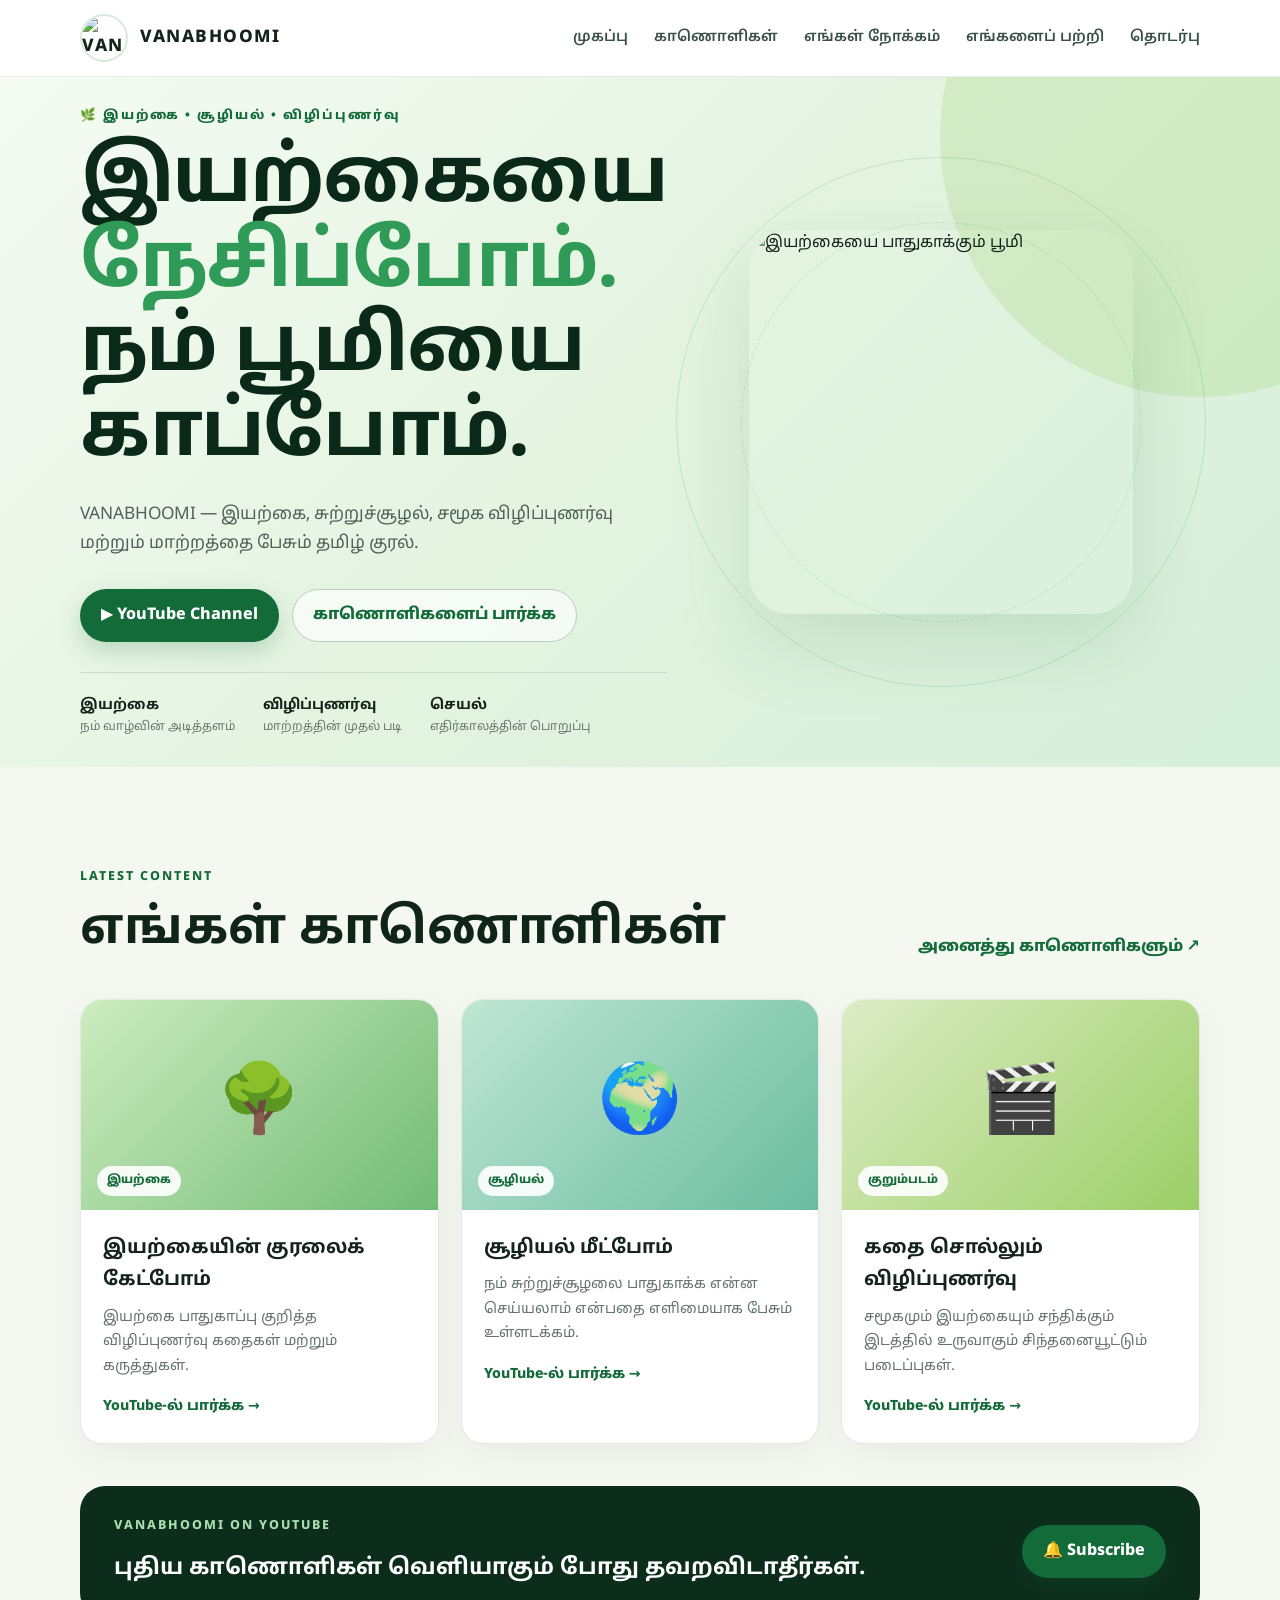
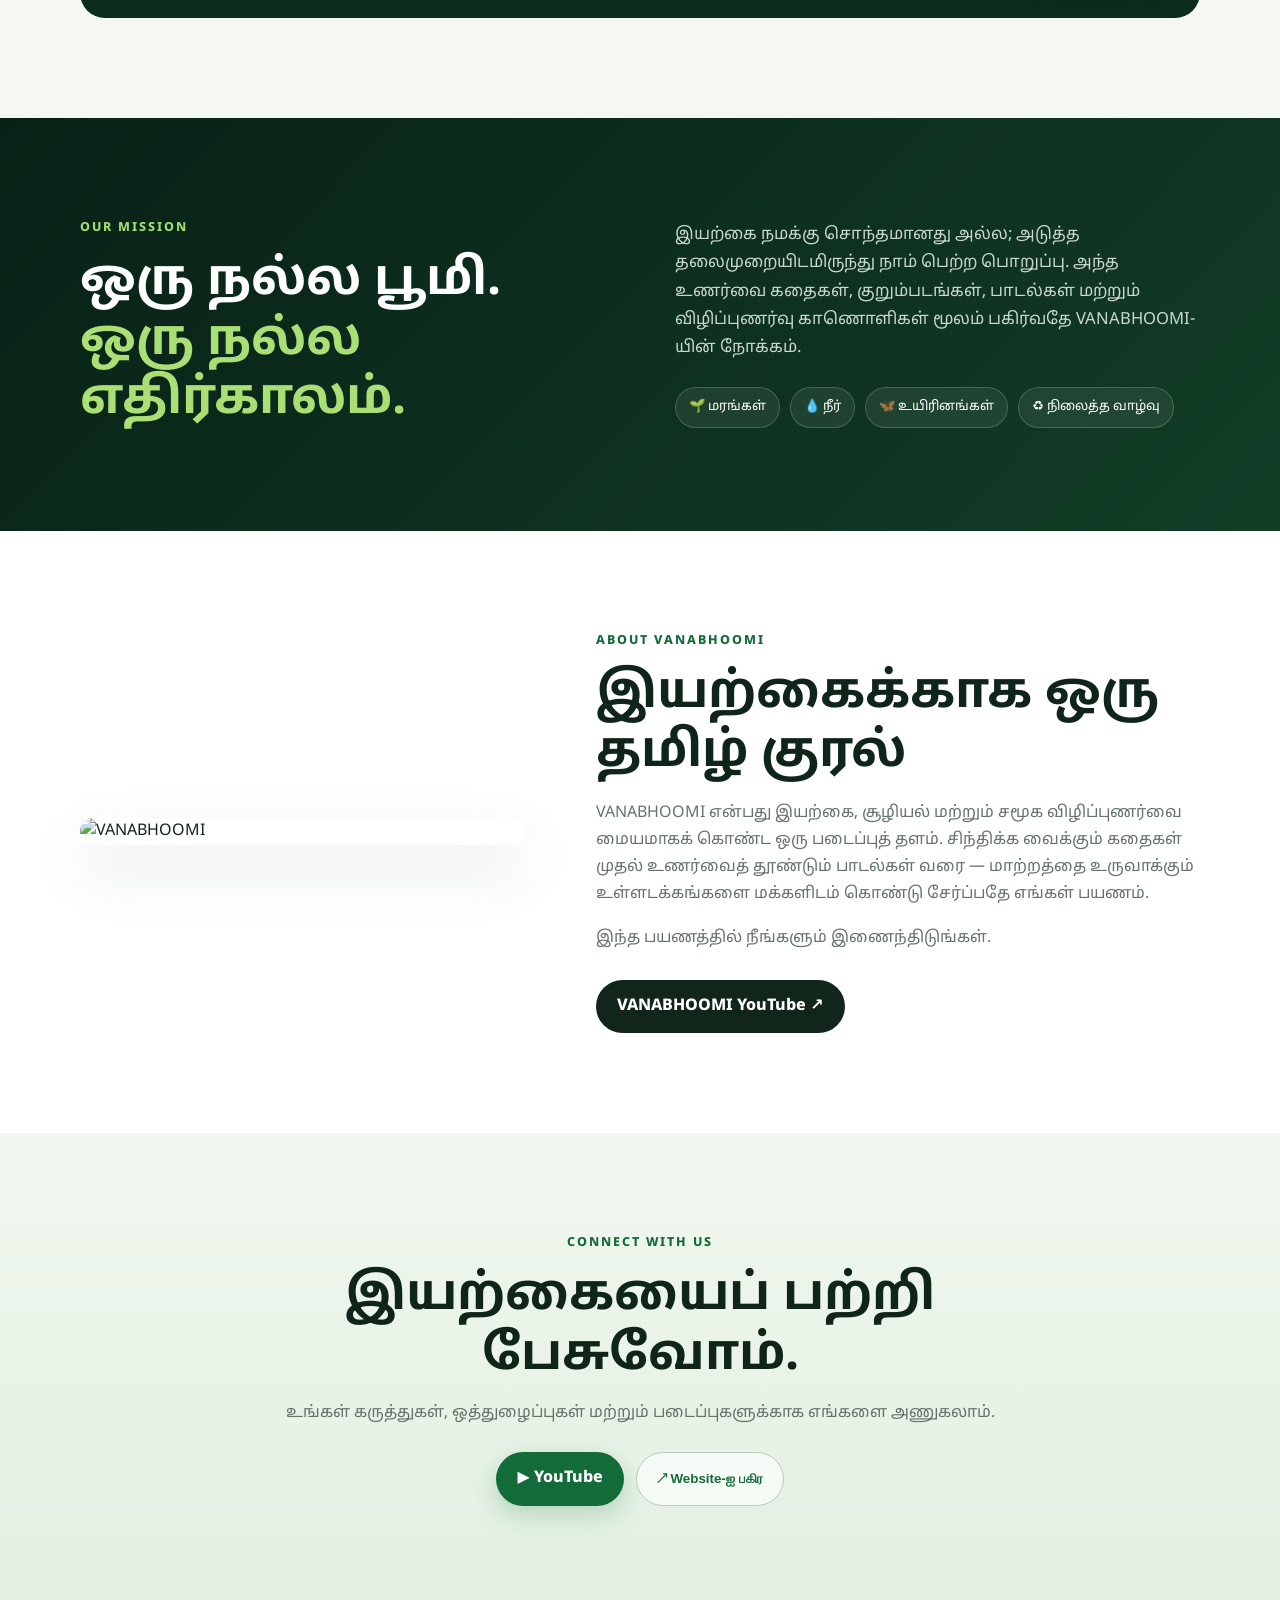
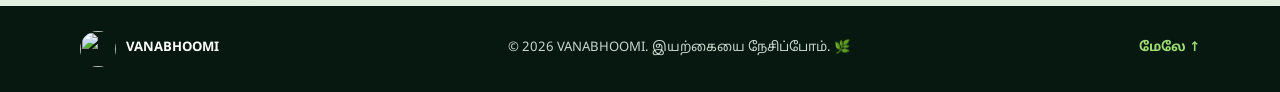
==== index.html @ f6e82304 "Add files via upload" ====
<!DOCTYPE html>
<html lang="ta">
<head>
  <meta charset="UTF-8">
  <meta name="viewport" content="width=device-width, initial-scale=1.0">
  <meta name="description" content="VANABHOOMI – இயற்கை, சூழியல் மற்றும் சமூக விழிப்புணர்வுக்கான தமிழ் ஊடகம்.">
  <title>VANABHOOMI | இயற்கையை நேசிப்போம்</title>
  <link rel="preconnect" href="https://fonts.googleapis.com">
  <link rel="preconnect" href="https://fonts.gstatic.com" crossorigin>
  <link href="https://fonts.googleapis.com/css2?family=Noto+Sans+Tamil:wght@400;500;600;700;800&display=swap" rel="stylesheet">
  <link rel="stylesheet" href="style.css">
</head>
<body>
  <header class="site-header">
    <div class="container nav-wrap">
      <a class="brand" href="#home" aria-label="VANABHOOMI Home">
        <img src="assets/vanabhoomi-logo.jpg" alt="VANABHOOMI logo">
        <span>VANABHOOMI</span>
      </a>
      <button class="menu-btn" aria-label="மெனுவை திறக்க" aria-expanded="false">☰</button>
      <nav id="mainNav">
        <a href="#home">முகப்பு</a>
        <a href="#videos">காணொளிகள்</a>
        <a href="#mission">எங்கள் நோக்கம்</a>
        <a href="#about">எங்களைப் பற்றி</a>
        <a href="#contact">தொடர்பு</a>
      </nav>
    </div>
  </header>

  <main>
    <section id="home" class="hero">
      <div class="hero-glow"></div>
      <div class="container hero-grid">
        <div class="hero-copy">
          <div class="eyebrow">🌿 இயற்கை • சூழியல் • விழிப்புணர்வு</div>
          <h1>இயற்கையை <span>நேசிப்போம்.</span><br>நம் பூமியை காப்போம்.</h1>
          <p>VANABHOOMI — இயற்கை, சுற்றுச்சூழல், சமூக விழிப்புணர்வு மற்றும் மாற்றத்தை பேசும் தமிழ் குரல்.</p>
          <div class="hero-actions">
            <a class="btn primary" href="https://www.youtube.com/@VANABHOOMI" target="_blank" rel="noopener">▶ YouTube Channel</a>
            <a class="btn ghost" href="#videos">காணொளிகளைப் பார்க்க</a>
          </div>
          <div class="stats">
            <div><strong>இயற்கை</strong><span>நம் வாழ்வின் அடித்தளம்</span></div>
            <div><strong>விழிப்புணர்வு</strong><span>மாற்றத்தின் முதல் படி</span></div>
            <div><strong>செயல்</strong><span>எதிர்காலத்தின் பொறுப்பு</span></div>
          </div>
        </div>
        <div class="hero-art">
          <div class="orbit orbit-1"></div>
          <div class="orbit orbit-2"></div>
          <img src="assets/vanabhoomi-logo.jpg" alt="இயற்கையை பாதுகாக்கும் பூமி" class="hero-logo">
        </div>
      </div>
    </section>

    <section id="videos" class="section">
      <div class="container">
        <div class="section-head">
          <div>
            <span class="kicker">LATEST CONTENT</span>
            <h2>எங்கள் காணொளிகள்</h2>
          </div>
          <a class="text-link" href="https://www.youtube.com/@VANABHOOMI/videos" target="_blank" rel="noopener">அனைத்து காணொளிகளும் ↗</a>
        </div>

        <div class="video-grid">
          <article class="video-card">
            <div class="video-thumb nature"><span>🌳</span><small>இயற்கை</small></div>
            <div class="video-body"><h3>இயற்கையின் குரலைக் கேட்போம்</h3><p>இயற்கை பாதுகாப்பு குறித்த விழிப்புணர்வு கதைகள் மற்றும் கருத்துகள்.</p><a href="https://www.youtube.com/@VANABHOOMI/videos" target="_blank" rel="noopener">YouTube-ல் பார்க்க →</a></div>
          </article>
          <article class="video-card">
            <div class="video-thumb ecology"><span>🌍</span><small>சூழியல்</small></div>
            <div class="video-body"><h3>சூழியல் மீட்போம்</h3><p>நம் சுற்றுச்சூழலை பாதுகாக்க என்ன செய்யலாம் என்பதை எளிமையாக பேசும் உள்ளடக்கம்.</p><a href="https://www.youtube.com/@VANABHOOMI/videos" target="_blank" rel="noopener">YouTube-ல் பார்க்க →</a></div>
          </article>
          <article class="video-card">
            <div class="video-thumb story"><span>🎬</span><small>குறும்படம்</small></div>
            <div class="video-body"><h3>கதை சொல்லும் விழிப்புணர்வு</h3><p>சமூகமும் இயற்கையும் சந்திக்கும் இடத்தில் உருவாகும் சிந்தனையூட்டும் படைப்புகள்.</p><a href="https://www.youtube.com/@VANABHOOMI/videos" target="_blank" rel="noopener">YouTube-ல் பார்க்க →</a></div>
          </article>
        </div>

        <div class="youtube-cta">
          <div>
            <span class="kicker">VANABHOOMI ON YOUTUBE</span>
            <h3>புதிய காணொளிகள் வெளியாகும் போது தவறவிடாதீர்கள்.</h3>
          </div>
          <a class="btn primary" href="https://www.youtube.com/@VANABHOOMI?sub_confirmation=1" target="_blank" rel="noopener">🔔 Subscribe</a>
        </div>
      </div>
    </section>

    <section id="mission" class="section dark-section">
      <div class="container mission-grid">
        <div>
          <span class="kicker light">OUR MISSION</span>
          <h2>ஒரு நல்ல பூமி.<br><span>ஒரு நல்ல எதிர்காலம்.</span></h2>
        </div>
        <div class="mission-copy">
          <p>இயற்கை நமக்கு சொந்தமானது அல்ல; அடுத்த தலைமுறையிடமிருந்து நாம் பெற்ற பொறுப்பு. அந்த உணர்வை கதைகள், குறும்படங்கள், பாடல்கள் மற்றும் விழிப்புணர்வு காணொளிகள் மூலம் பகிர்வதே VANABHOOMI-யின் நோக்கம்.</p>
          <div class="pill-row">
            <span>🌱 மரங்கள்</span><span>💧 நீர்</span><span>🦋 உயிரினங்கள்</span><span>♻️ நிலைத்த வாழ்வு</span>
          </div>
        </div>
      </div>
    </section>

    <section id="about" class="section about-section">
      <div class="container about-grid">
        <div class="about-image"><img src="assets/vanabhoomi-logo.jpg" alt="VANABHOOMI"></div>
        <div>
          <span class="kicker">ABOUT VANABHOOMI</span>
          <h2>இயற்கைக்காக ஒரு தமிழ் குரல்</h2>
          <p>VANABHOOMI என்பது இயற்கை, சூழியல் மற்றும் சமூக விழிப்புணர்வை மையமாகக் கொண்ட ஒரு படைப்புத் தளம். சிந்திக்க வைக்கும் கதைகள் முதல் உணர்வைத் தூண்டும் பாடல்கள் வரை — மாற்றத்தை உருவாக்கும் உள்ளடக்கங்களை மக்களிடம் கொண்டு சேர்ப்பதே எங்கள் பயணம்.</p>
          <p>இந்த பயணத்தில் நீங்களும் இணைந்திடுங்கள்.</p>
          <a class="btn dark" href="https://www.youtube.com/@VANABHOOMI" target="_blank" rel="noopener">VANABHOOMI YouTube ↗</a>
        </div>
      </div>
    </section>

    <section id="contact" class="section contact-section">
      <div class="container contact-box">
        <span class="kicker">CONNECT WITH US</span>
        <h2>இயற்கையைப் பற்றி பேசுவோம்.</h2>
        <p>உங்கள் கருத்துகள், ஒத்துழைப்புகள் மற்றும் படைப்புகளுக்காக எங்களை அணுகலாம்.</p>
        <div class="contact-actions">
          <a class="btn primary" href="https://www.youtube.com/@VANABHOOMI" target="_blank" rel="noopener">▶ YouTube</a>
          <button class="btn ghost" id="shareBtn">↗ Website-ஐ பகிர</button>
        </div>
      </div>
    </section>
  </main>

  <footer>
    <div class="container footer-wrap">
      <div class="footer-brand"><img src="assets/vanabhoomi-logo.jpg" alt=""><strong>VANABHOOMI</strong></div>
      <p>© <span id="year"></span> VANABHOOMI. இயற்கையை நேசிப்போம். 🌿</p>
      <a href="#home">மேலே ↑</a>
    </div>
  </footer>

  <script src="script.js"></script>
</body>
</html>
---- style.css ----
*{box-sizing:border-box;margin:0;padding:0}
:root{--green:#146b3a;--green2:#2f9b57;--lime:#8bc34a;--dark:#082116;--cream:#f5f8f1;--white:#fff;--muted:#66736b}
html{scroll-behavior:smooth}
body{font-family:"Noto Sans Tamil",system-ui,sans-serif;color:#14241b;background:var(--cream);line-height:1.7}
a{text-decoration:none;color:inherit}
.container{width:min(1120px,92%);margin:auto}
.site-header{position:sticky;top:0;z-index:20;background:rgba(255,255,255,.9);backdrop-filter:blur(14px);border-bottom:1px solid #e7eee7}
.nav-wrap{min-height:76px;display:flex;align-items:center;justify-content:space-between;gap:24px}
.brand{display:flex;align-items:center;gap:12px;font-weight:800;letter-spacing:1.5px;font-size:1.08rem}
.brand img{width:48px;height:48px;border-radius:50%;object-fit:cover;border:2px solid #d8ead8}
nav{display:flex;gap:26px;font-size:.92rem;font-weight:600}
nav a{color:#385047;transition:.2s}nav a:hover{color:var(--green)}
.menu-btn{display:none;border:0;background:none;font-size:28px}
.hero{position:relative;overflow:hidden;background:linear-gradient(135deg,#f5fbf3 0%,#e4f4e1 48%,#d5efda 100%);min-height:690px;display:flex;align-items:center}
.hero:after{content:"";position:absolute;width:520px;height:520px;border-radius:50%;right:-180px;top:-200px;background:rgba(139,195,74,.18)}
.hero-grid{display:grid;grid-template-columns:1.05fr .95fr;align-items:center;gap:40px;position:relative;z-index:2}
.eyebrow,.kicker{font-size:.78rem;letter-spacing:2px;font-weight:800;color:var(--green);display:block;margin-bottom:13px}
.hero h1{font-size:clamp(2.5rem,6vw,5.1rem);line-height:1.1;letter-spacing:-2px;margin-bottom:22px;color:#0a2919}
.hero h1 span{color:var(--green2)}
.hero-copy>p{font-size:1.08rem;color:#506259;max-width:650px}
.hero-actions{display:flex;gap:13px;flex-wrap:wrap;margin:30px 0}
.btn{display:inline-flex;align-items:center;justify-content:center;gap:8px;padding:12px 20px;border-radius:999px;font-weight:800;border:1px solid transparent;cursor:pointer;transition:.2s}
.btn.primary{background:var(--green);color:#fff;box-shadow:0 9px 24px rgba(20,107,58,.22)}
.btn.primary:hover{transform:translateY(-2px);background:#0d5b30}
.btn.ghost{border-color:#b9cdbd;background:rgba(255,255,255,.65);color:var(--green)}
.btn.dark{background:#12251b;color:#fff}
.stats{display:flex;gap:28px;border-top:1px solid #c9ddcc;padding-top:20px;flex-wrap:wrap}
.stats div{display:flex;flex-direction:column}.stats strong{font-size:.9rem}.stats span{font-size:.76rem;color:#6b786f}
.hero-art{min-height:500px;display:grid;place-items:center;position:relative}
.hero-logo{width:min(470px,82%);aspect-ratio:1;object-fit:cover;border-radius:40px;mix-blend-mode:multiply;filter:saturate(1.04);box-shadow:0 30px 80px rgba(34,100,55,.14);position:relative;z-index:2}
.orbit{position:absolute;border:1px solid rgba(47,155,87,.18);border-radius:50%}.orbit-1{width:530px;height:530px}.orbit-2{width:400px;height:400px;border-style:dashed}
.section{padding:100px 0}.section-head{display:flex;align-items:end;justify-content:space-between;gap:20px;margin-bottom:38px}.section h2{font-size:clamp(2rem,4vw,3.1rem);line-height:1.2;color:#10251a}.text-link{font-weight:800;color:var(--green)}
.video-grid{display:grid;grid-template-columns:repeat(3,1fr);gap:22px}
.video-card{background:#fff;border:1px solid #e2eae2;border-radius:22px;overflow:hidden;box-shadow:0 12px 35px rgba(28,69,40,.06)}
.video-thumb{height:210px;display:flex;align-items:center;justify-content:center;position:relative;font-size:4.2rem}
.video-thumb small{position:absolute;left:16px;bottom:14px;padding:5px 10px;border-radius:99px;background:rgba(255,255,255,.9);font-size:.72rem;font-weight:800;color:var(--green)}
.nature{background:linear-gradient(135deg,#cdecbf,#72bb76)}.ecology{background:linear-gradient(135deg,#bfe6d4,#6abca0)}.story{background:linear-gradient(135deg,#dcecc5,#9ccf67)}
.video-body{padding:22px}.video-body h3{font-size:1.2rem;margin-bottom:8px}.video-body p{color:var(--muted);font-size:.9rem;margin-bottom:15px}.video-body a{color:var(--green);font-weight:800;font-size:.88rem}
.youtube-cta{margin-top:42px;background:#0c2c1c;color:#fff;border-radius:25px;padding:30px 34px;display:flex;align-items:center;justify-content:space-between;gap:20px}.youtube-cta h3{font-size:1.4rem}.youtube-cta .kicker{color:#a9ddae}
.dark-section{background:linear-gradient(135deg,#082116,#123d27);color:#fff}.dark-section h2{color:#fff}.dark-section h2 span{color:#a9df75}.mission-grid{display:grid;grid-template-columns:1fr 1fr;gap:70px;align-items:center}.kicker.light{color:#9edb72}.mission-copy p{color:#c8d8ce;font-size:1.04rem}.pill-row{display:flex;gap:10px;flex-wrap:wrap;margin-top:25px}.pill-row span{border:1px solid rgba(255,255,255,.18);background:rgba(255,255,255,.07);padding:8px 13px;border-radius:99px;font-size:.82rem}
.about-section{background:#fff}.about-grid{display:grid;grid-template-columns:.85fr 1.15fr;gap:70px;align-items:center}.about-image img{width:100%;max-width:470px;border-radius:30px;display:block;margin:auto;box-shadow:0 25px 60px rgba(24,75,39,.12)}.about-grid p{color:var(--muted);margin:16px 0}.about-grid .btn{margin-top:12px}
.contact-section{background:linear-gradient(180deg,#f1f7ef,#e1f0e1)}.contact-box{text-align:center;max-width:760px}.contact-box h2{margin-bottom:14px}.contact-box p{color:var(--muted)}.contact-actions{display:flex;justify-content:center;gap:12px;margin-top:25px;flex-wrap:wrap}
footer{background:#06180f;color:#c8d6cc;padding:25px 0}.footer-wrap{display:flex;align-items:center;justify-content:space-between;gap:15px;font-size:.82rem}.footer-brand{display:flex;align-items:center;gap:10px;color:#fff}.footer-brand img{width:36px;height:36px;border-radius:50%;object-fit:cover}.footer-wrap>a{color:#9edb72;font-weight:700}
@media(max-width:800px){.menu-btn{display:block}nav{display:none;position:absolute;left:4%;right:4%;top:72px;background:#fff;border:1px solid #e4ebe4;border-radius:16px;padding:14px;box-shadow:0 18px 40px rgba(0,0,0,.08);flex-direction:column;gap:4px}nav.open{display:flex}nav a{padding:10px 12px}.hero{min-height:auto;padding:70px 0}.hero-grid,.mission-grid,.about-grid{grid-template-columns:1fr}.hero-art{min-height:400px;order:-1}.hero-logo{width:min(350px,80%)}.orbit-1{width:390px;height:390px}.orbit-2{width:300px;height:300px}.video-grid{grid-template-columns:1fr}.section{padding:75px 0}.section-head{align-items:start;flex-direction:column}.youtube-cta{align-items:flex-start;flex-direction:column}.footer-wrap{flex-direction:column;text-align:center}.stats{gap:18px}}
@media(max-width:430px){.hero h1{font-size:2.45rem}.hero-art{min-height:320px}.hero-logo{border-radius:25px}.orbit-1{width:310px;height:310px}.orbit-2{width:240px;height:240px}}
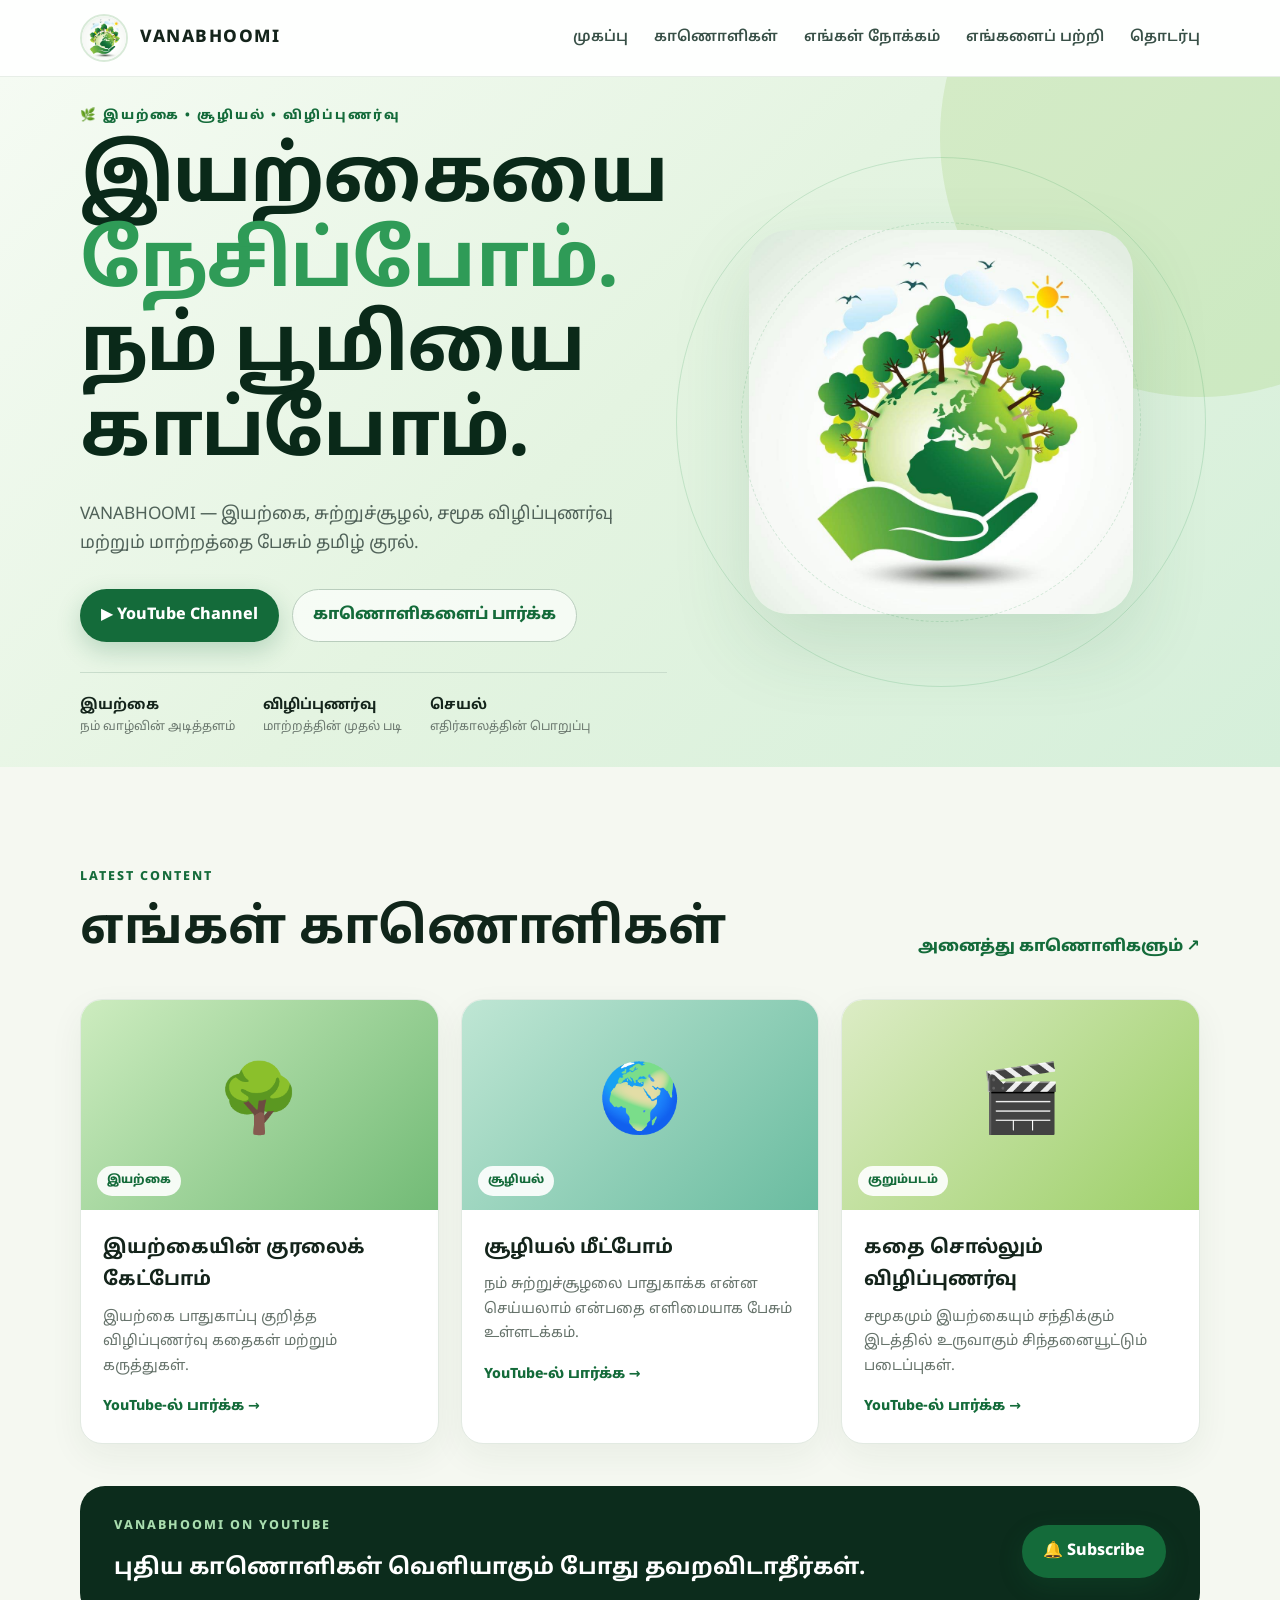
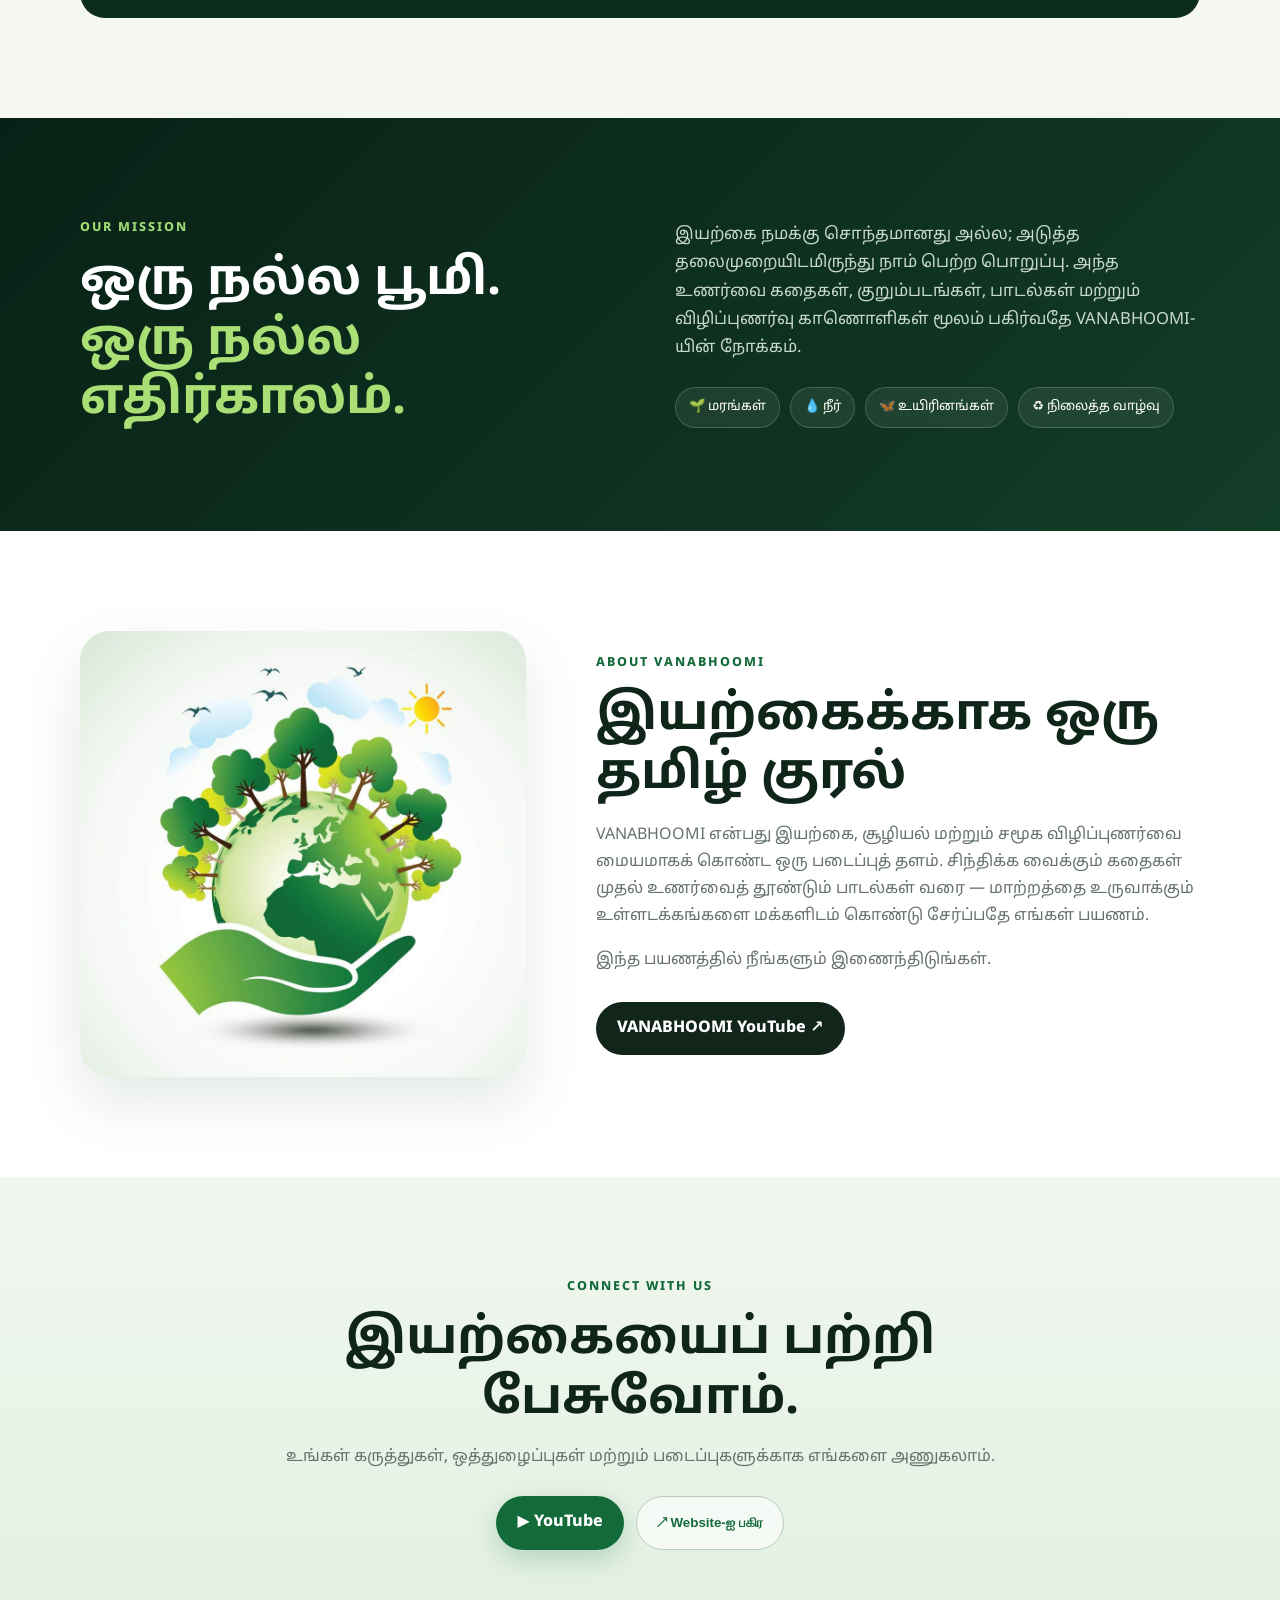
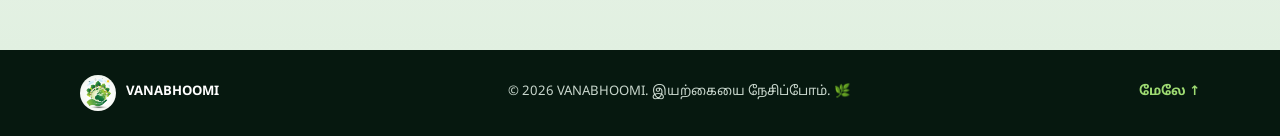
==== commit 110886e5: "Add files via upload" ====
--- a/index.html
+++ b/index.html
@@ -14,7 +14,7 @@
   <header class="site-header">
     <div class="container nav-wrap">
       <a class="brand" href="#home" aria-label="VANABHOOMI Home">
-        <img src="assets/vanabhoomi-logo.jpg" alt="VANABHOOMI logo">
+        <img src="[data-uri]" alt="VANABHOOMI logo">
         <span>VANABHOOMI</span>
       </a>
       <button class="menu-btn" aria-label="மெனுவை திறக்க" aria-expanded="false">☰</button>
@@ -49,7 +49,7 @@
         <div class="hero-art">
           <div class="orbit orbit-1"></div>
           <div class="orbit orbit-2"></div>
-          <img src="assets/vanabhoomi-logo.jpg" alt="இயற்கையை பாதுகாக்கும் பூமி" class="hero-logo">
+          <img src="[data-uri]" alt="இயற்கையை பாதுகாக்கும் பூமி" class="hero-logo">
         </div>
       </div>
     </section>
@@ -106,7 +106,7 @@
 
     <section id="about" class="section about-section">
       <div class="container about-grid">
-        <div class="about-image"><img src="assets/vanabhoomi-logo.jpg" alt="VANABHOOMI"></div>
+        <div class="about-image"><img src="[data-uri]" alt="VANABHOOMI"></div>
         <div>
           <span class="kicker">ABOUT VANABHOOMI</span>
           <h2>இயற்கைக்காக ஒரு தமிழ் குரல்</h2>
@@ -132,7 +132,7 @@
 
   <footer>
     <div class="container footer-wrap">
-      <div class="footer-brand"><img src="assets/vanabhoomi-logo.jpg" alt=""><strong>VANABHOOMI</strong></div>
+      <div class="footer-brand"><img src="[data-uri]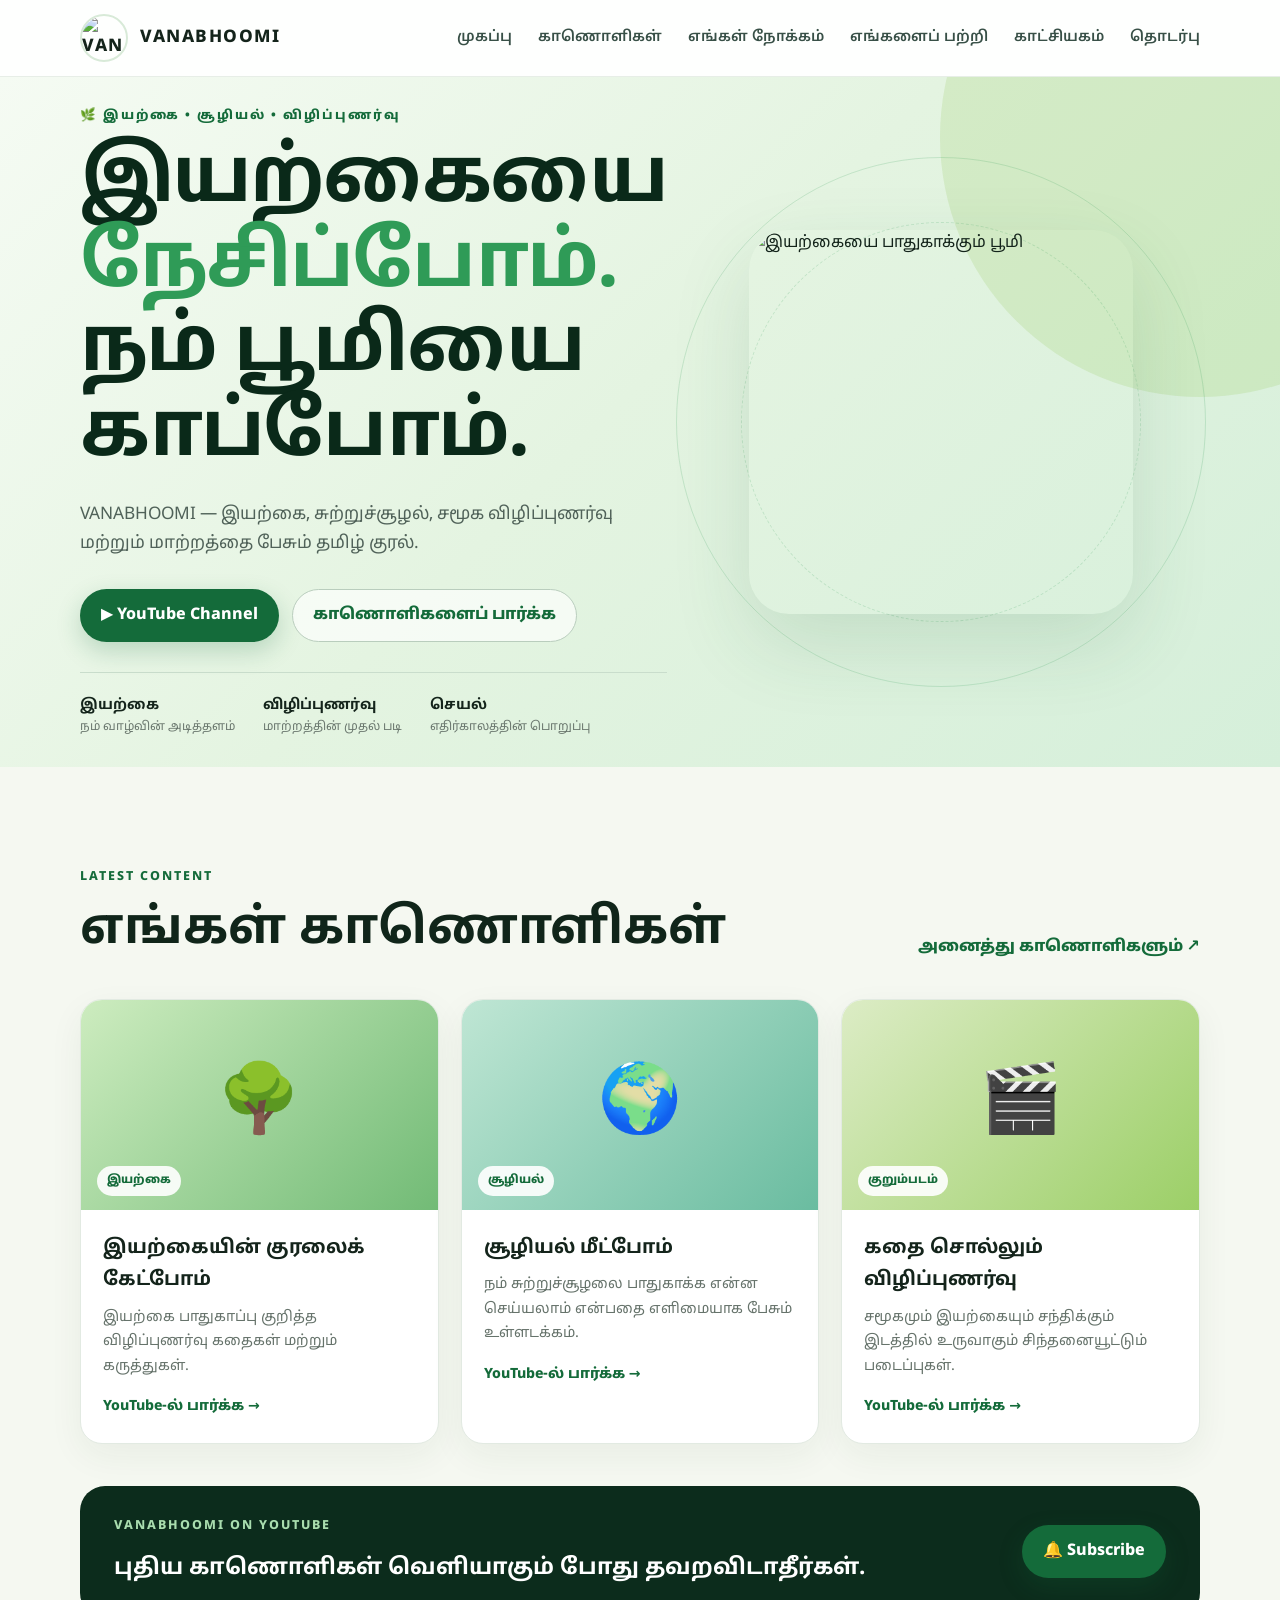
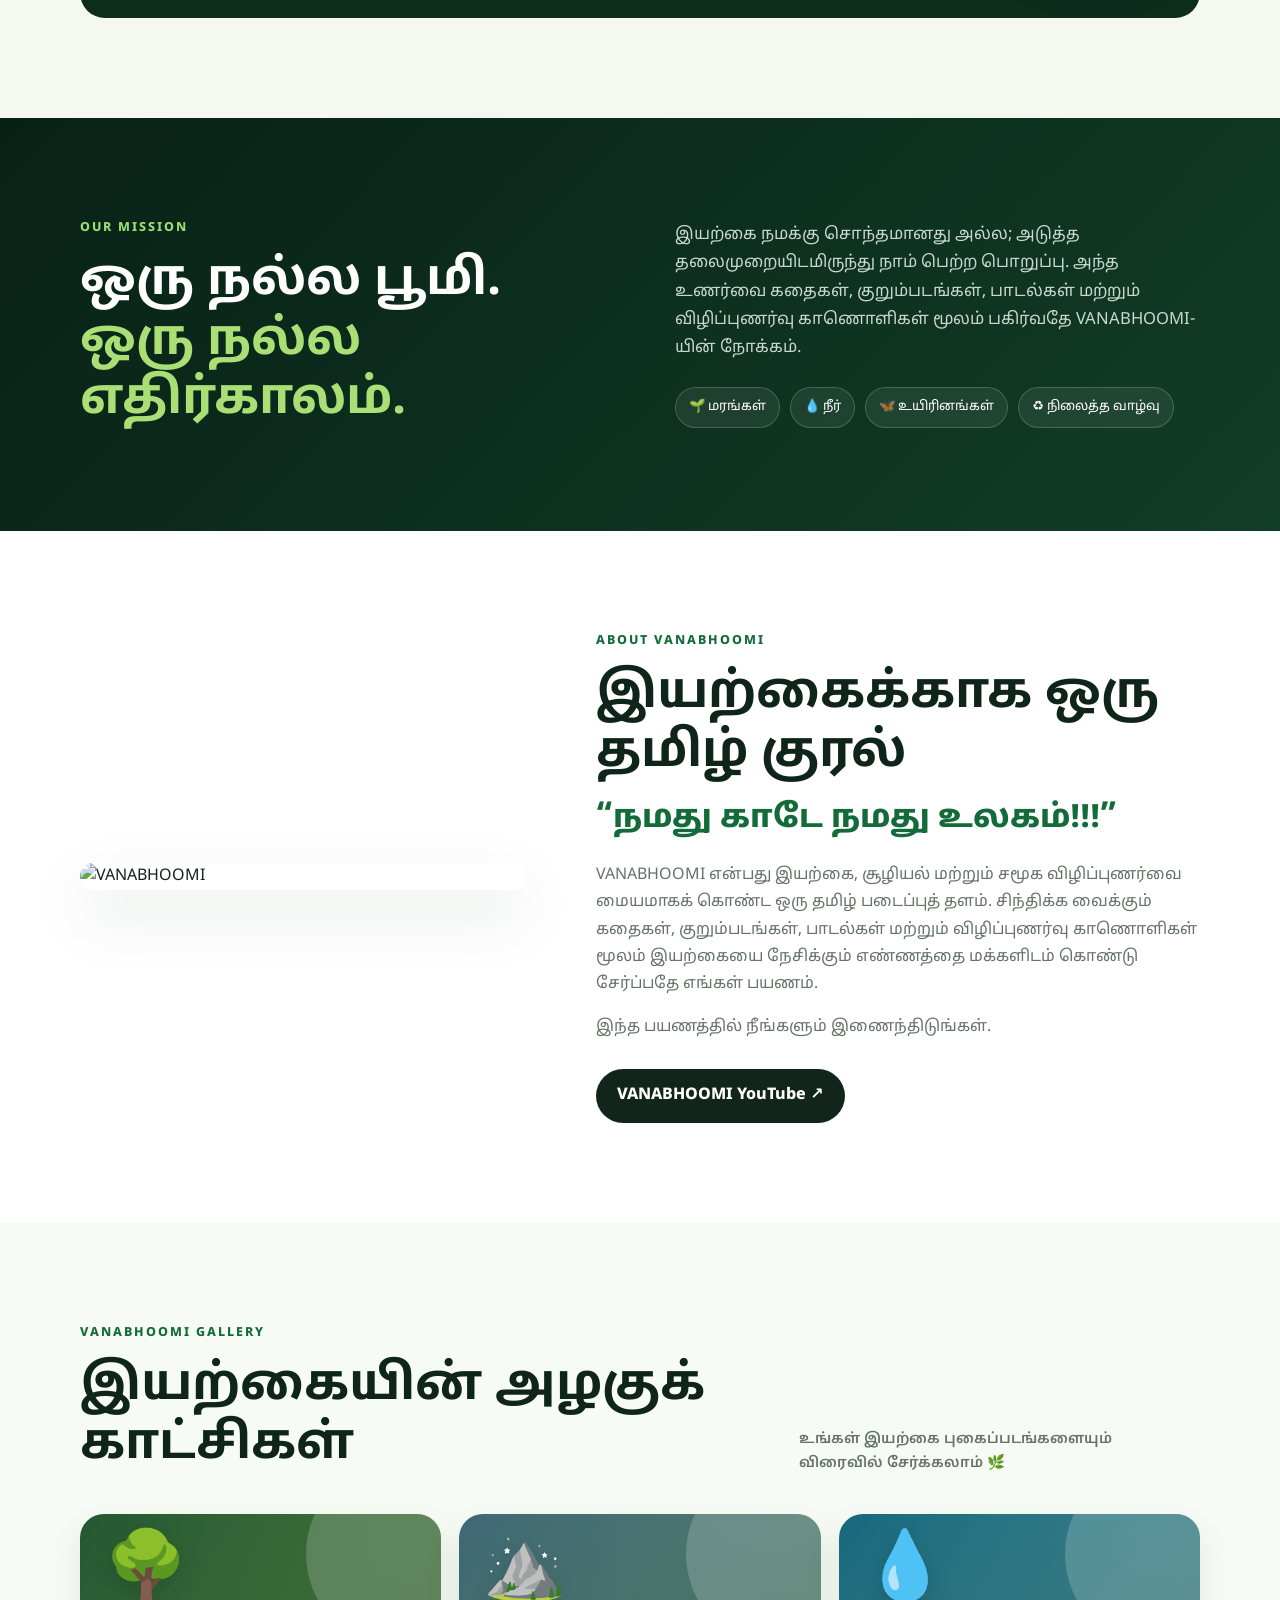
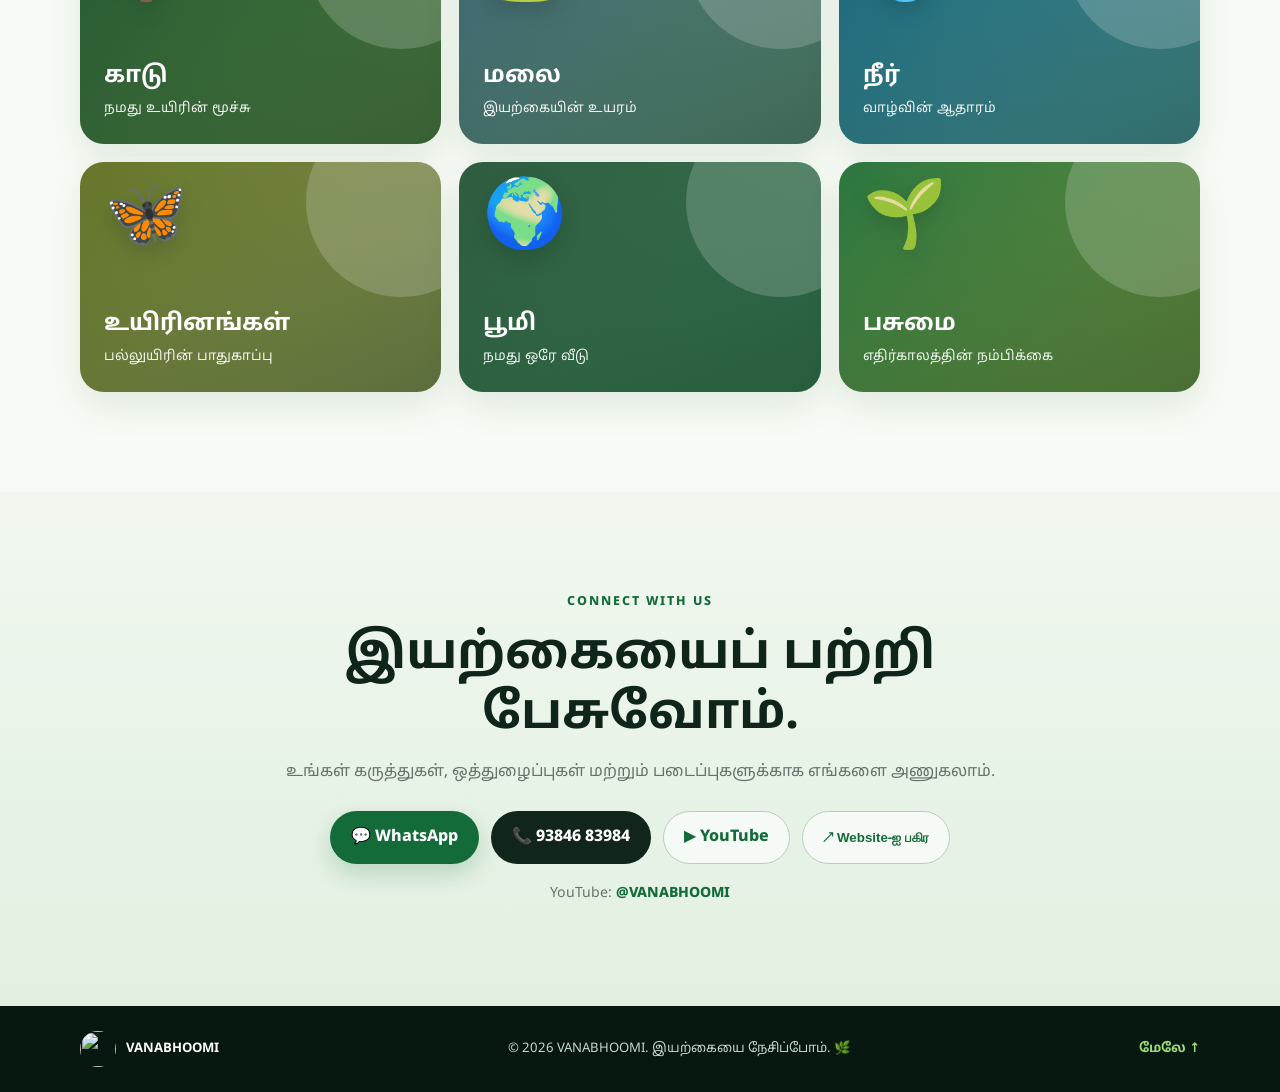
==== commit 528b6506: "Add files via upload" ====
--- a/index.html
+++ b/index.html
@@ -14,7 +14,7 @@
   <header class="site-header">
     <div class="container nav-wrap">
       <a class="brand" href="#home" aria-label="VANABHOOMI Home">
-        <img src="[data-uri]" alt="VANABHOOMI logo">
+        <img src="assets/vanabhoomi-logo.jpg" alt="VANABHOOMI logo">
         <span>VANABHOOMI</span>
       </a>
       <button class="menu-btn" aria-label="மெனுவை திறக்க" aria-expanded="false">☰</button>
@@ -23,6 +23,7 @@
         <a href="#videos">காணொளிகள்</a>
         <a href="#mission">எங்கள் நோக்கம்</a>
         <a href="#about">எங்களைப் பற்றி</a>
+        <a href="#gallery">காட்சியகம்</a>
         <a href="#contact">தொடர்பு</a>
       </nav>
     </div>
@@ -49,7 +50,7 @@
         <div class="hero-art">
           <div class="orbit orbit-1"></div>
           <div class="orbit orbit-2"></div>
-          <img src="[data-uri]" alt="இயற்கையை பாதுகாக்கும் பூமி" class="hero-logo">
+          <img src="assets/vanabhoomi-logo.jpg" alt="இயற்கையை பாதுகாக்கும் பூமி" class="hero-logo">
         </div>
       </div>
     </section>
@@ -106,13 +107,34 @@
 
     <section id="about" class="section about-section">
       <div class="container about-grid">
-        <div class="about-image"><img src="[data-uri]" alt="VANABHOOMI"></div>
+        <div class="about-image"><img src="assets/vanabhoomi-logo.jpg" alt="VANABHOOMI"></div>
         <div>
           <span class="kicker">ABOUT VANABHOOMI</span>
           <h2>இயற்கைக்காக ஒரு தமிழ் குரல்</h2>
-          <p>VANABHOOMI என்பது இயற்கை, சூழியல் மற்றும் சமூக விழிப்புணர்வை மையமாகக் கொண்ட ஒரு படைப்புத் தளம். சிந்திக்க வைக்கும் கதைகள் முதல் உணர்வைத் தூண்டும் பாடல்கள் வரை — மாற்றத்தை உருவாக்கும் உள்ளடக்கங்களை மக்களிடம் கொண்டு சேர்ப்பதே எங்கள் பயணம்.</p>
+          <p class="about-slogan">“நமது காடே நமது உலகம்!!!”</p>
+          <p>VANABHOOMI என்பது இயற்கை, சூழியல் மற்றும் சமூக விழிப்புணர்வை மையமாகக் கொண்ட ஒரு தமிழ் படைப்புத் தளம். சிந்திக்க வைக்கும் கதைகள், குறும்படங்கள், பாடல்கள் மற்றும் விழிப்புணர்வு காணொளிகள் மூலம் இயற்கையை நேசிக்கும் எண்ணத்தை மக்களிடம் கொண்டு சேர்ப்பதே எங்கள் பயணம்.</p>
           <p>இந்த பயணத்தில் நீங்களும் இணைந்திடுங்கள்.</p>
           <a class="btn dark" href="https://www.youtube.com/@VANABHOOMI" target="_blank" rel="noopener">VANABHOOMI YouTube ↗</a>
+        </div>
+      </div>
+    </section>
+
+    <section id="gallery" class="section gallery-section">
+      <div class="container">
+        <div class="section-head">
+          <div>
+            <span class="kicker">VANABHOOMI GALLERY</span>
+            <h2>இயற்கையின் அழகுக் காட்சிகள்</h2>
+          </div>
+          <span class="gallery-note">உங்கள் இயற்கை புகைப்படங்களையும் விரைவில் சேர்க்கலாம் 🌿</span>
+        </div>
+        <div class="gallery-grid">
+          <div class="gallery-card gallery-forest"><span>🌳</span><strong>காடு</strong><small>நமது உயிரின் மூச்சு</small></div>
+          <div class="gallery-card gallery-mountain"><span>⛰️</span><strong>மலை</strong><small>இயற்கையின் உயரம்</small></div>
+          <div class="gallery-card gallery-water"><span>💧</span><strong>நீர்</strong><small>வாழ்வின் ஆதாரம்</small></div>
+          <div class="gallery-card gallery-wildlife"><span>🦋</span><strong>உயிரினங்கள்</strong><small>பல்லுயிரின் பாதுகாப்பு</small></div>
+          <div class="gallery-card gallery-earth"><span>🌍</span><strong>பூமி</strong><small>நமது ஒரே வீடு</small></div>
+          <div class="gallery-card gallery-green"><span>🌱</span><strong>பசுமை</strong><small>எதிர்காலத்தின் நம்பிக்கை</small></div>
         </div>
       </div>
     </section>
@@ -123,16 +145,19 @@
         <h2>இயற்கையைப் பற்றி பேசுவோம்.</h2>
         <p>உங்கள் கருத்துகள், ஒத்துழைப்புகள் மற்றும் படைப்புகளுக்காக எங்களை அணுகலாம்.</p>
         <div class="contact-actions">
-          <a class="btn primary" href="https://www.youtube.com/@VANABHOOMI" target="_blank" rel="noopener">▶ YouTube</a>
+          <a class="btn primary" href="https://wa.me/919384683984?text=வணக்கம்%20VANABHOOMI" target="_blank" rel="noopener">💬 WhatsApp</a>
+          <a class="btn dark" href="tel:+919384683984">📞 93846 83984</a>
+          <a class="btn ghost" href="https://www.youtube.com/@VANABHOOMI" target="_blank" rel="noopener">▶ YouTube</a>
           <button class="btn ghost" id="shareBtn">↗ Website-ஐ பகிர</button>
         </div>
+        <p class="contact-note">YouTube: <a href="https://www.youtube.com/@VANABHOOMI" target="_blank" rel="noopener">@VANABHOOMI</a></p>
       </div>
     </section>
   </main>
 
   <footer>
     <div class="container footer-wrap">
-      <div class="footer-brand"><img src="[data-uri]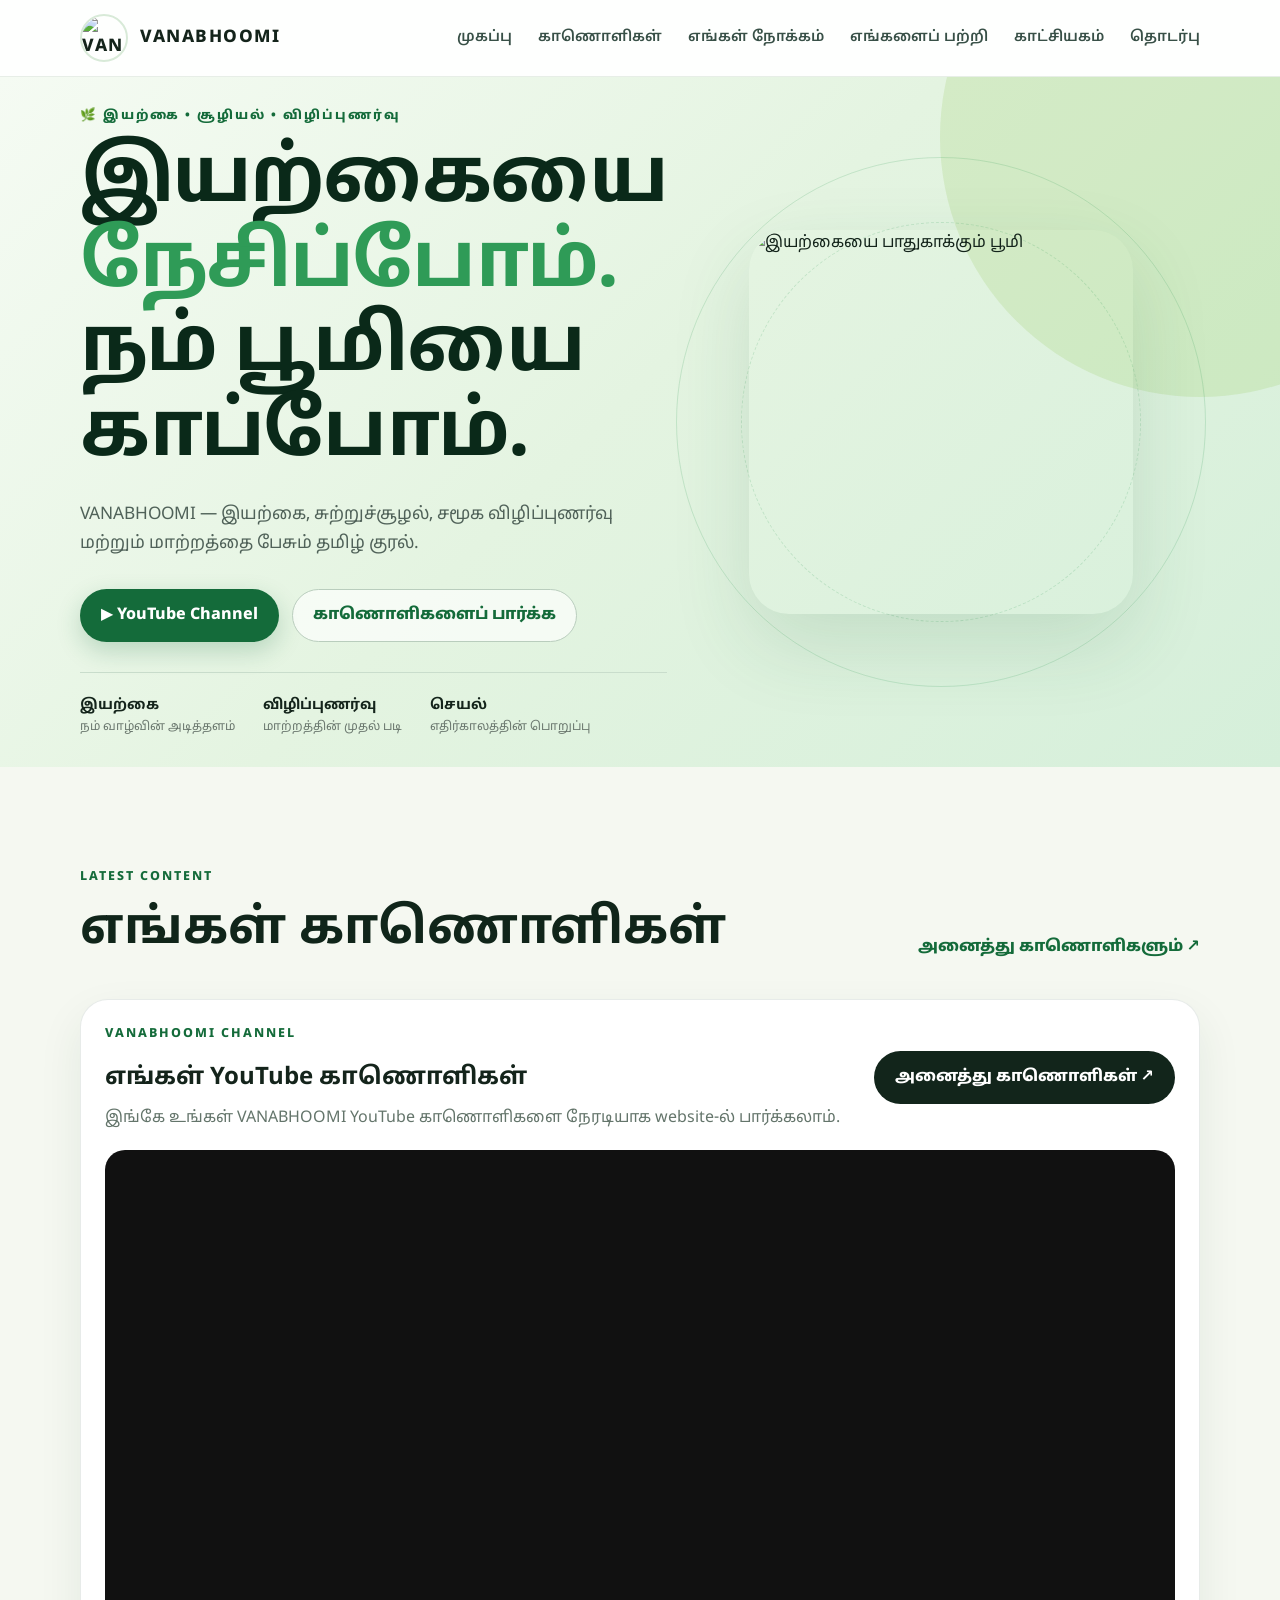
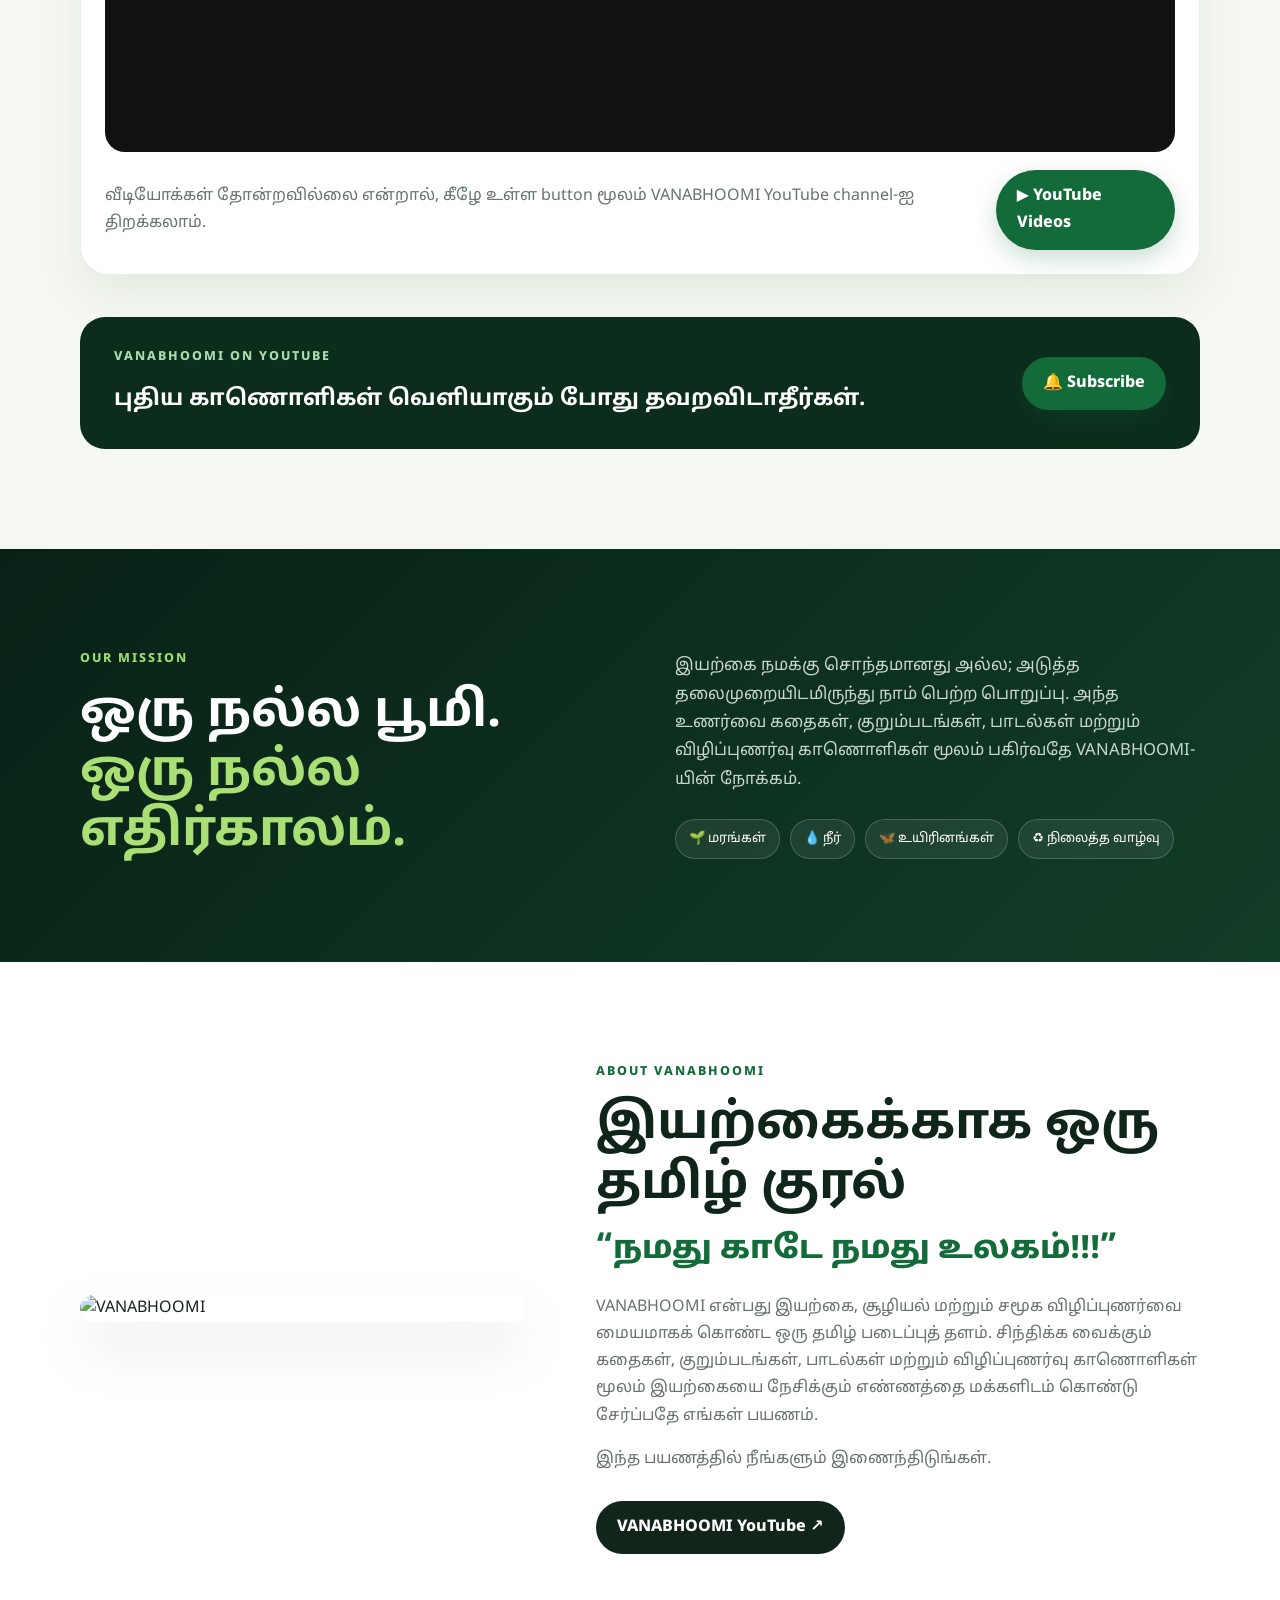
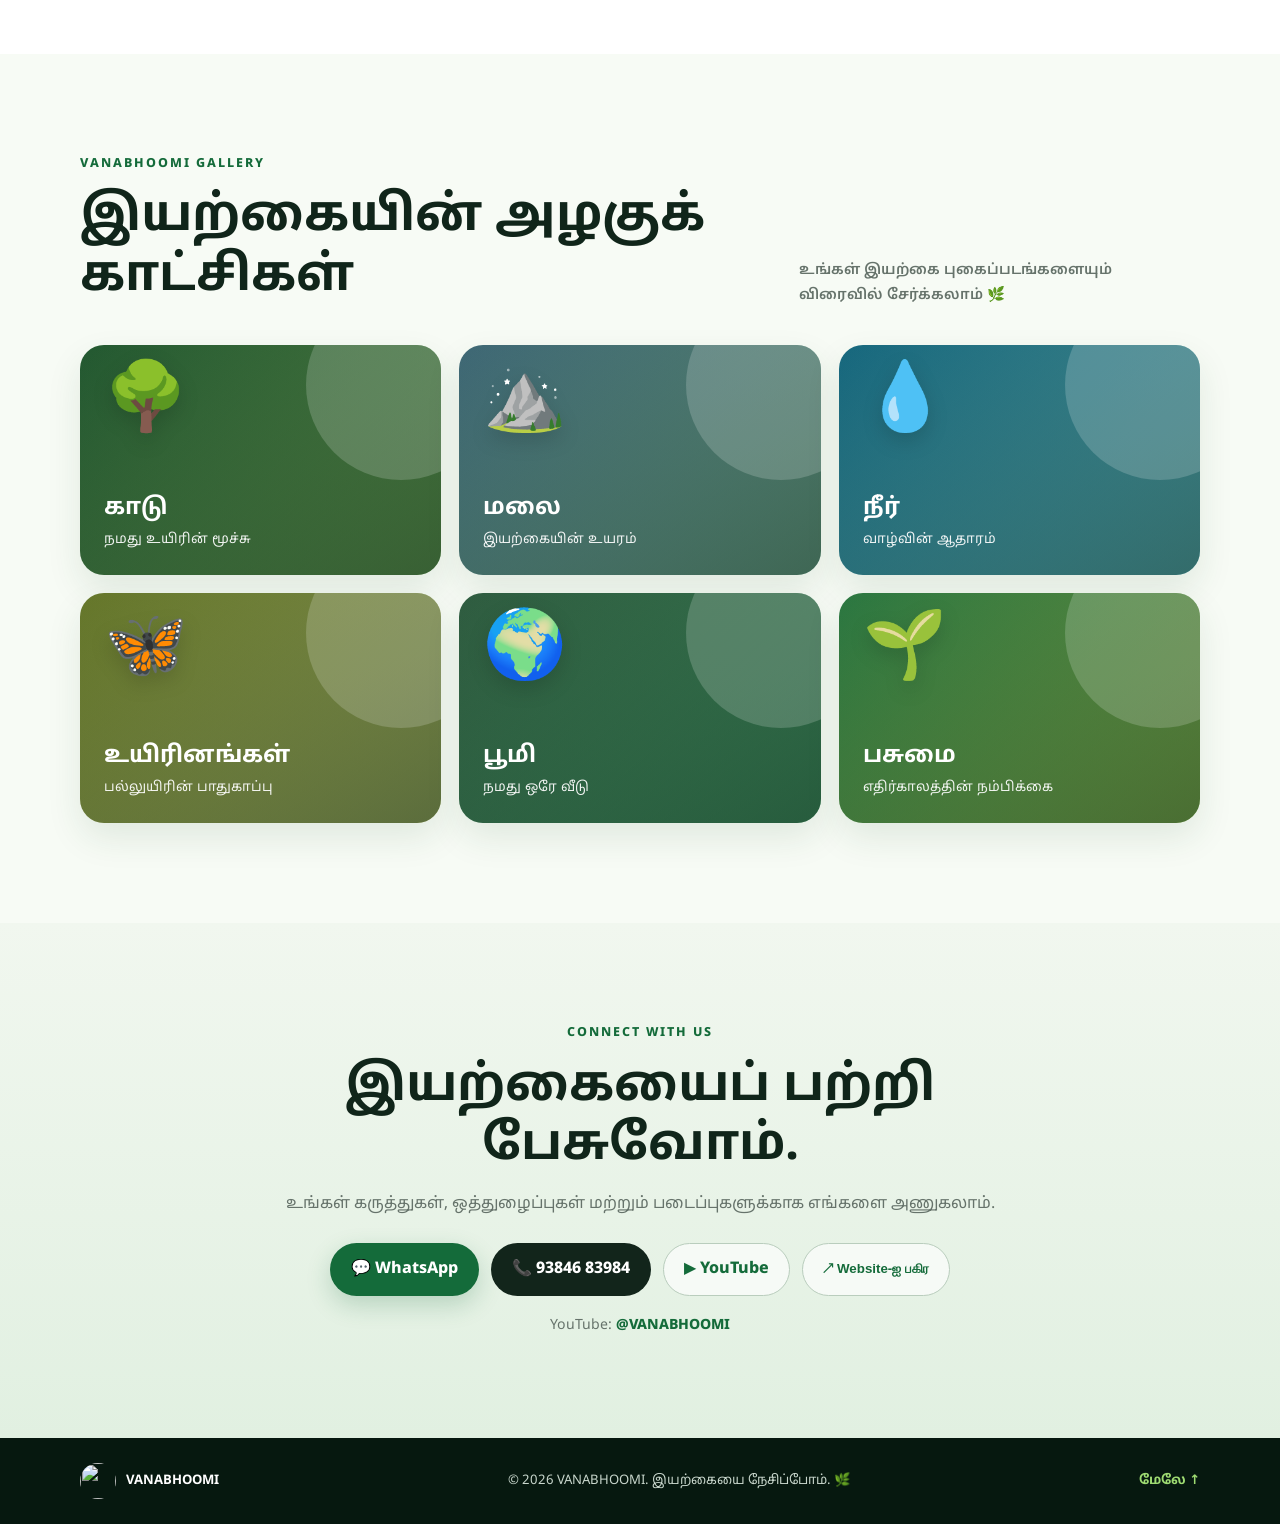
==== commit f6498c94: "Add files via upload" ====
--- a/index.html
+++ b/index.html
@@ -65,19 +65,27 @@
           <a class="text-link" href="https://www.youtube.com/@VANABHOOMI/videos" target="_blank" rel="noopener">அனைத்து காணொளிகளும் ↗</a>
         </div>
 
-        <div class="video-grid">
-          <article class="video-card">
-            <div class="video-thumb nature"><span>🌳</span><small>இயற்கை</small></div>
-            <div class="video-body"><h3>இயற்கையின் குரலைக் கேட்போம்</h3><p>இயற்கை பாதுகாப்பு குறித்த விழிப்புணர்வு கதைகள் மற்றும் கருத்துகள்.</p><a href="https://www.youtube.com/@VANABHOOMI/videos" target="_blank" rel="noopener">YouTube-ல் பார்க்க →</a></div>
-          </article>
-          <article class="video-card">
-            <div class="video-thumb ecology"><span>🌍</span><small>சூழியல்</small></div>
-            <div class="video-body"><h3>சூழியல் மீட்போம்</h3><p>நம் சுற்றுச்சூழலை பாதுகாக்க என்ன செய்யலாம் என்பதை எளிமையாக பேசும் உள்ளடக்கம்.</p><a href="https://www.youtube.com/@VANABHOOMI/videos" target="_blank" rel="noopener">YouTube-ல் பார்க்க →</a></div>
-          </article>
-          <article class="video-card">
-            <div class="video-thumb story"><span>🎬</span><small>குறும்படம்</small></div>
-            <div class="video-body"><h3>கதை சொல்லும் விழிப்புணர்வு</h3><p>சமூகமும் இயற்கையும் சந்திக்கும் இடத்தில் உருவாகும் சிந்தனையூட்டும் படைப்புகள்.</p><a href="https://www.youtube.com/@VANABHOOMI/videos" target="_blank" rel="noopener">YouTube-ல் பார்க்க →</a></div>
-          </article>
+        <div class="youtube-embed-wrap">
+          <div class="youtube-embed-head">
+            <div>
+              <span class="kicker">VANABHOOMI CHANNEL</span>
+              <h3>எங்கள் YouTube காணொளிகள்</h3>
+              <p>இங்கே உங்கள் VANABHOOMI YouTube காணொளிகளை நேரடியாக website-ல் பார்க்கலாம்.</p>
+            </div>
+            <a class="btn dark" href="https://www.youtube.com/@VANABHOOMI/videos" target="_blank" rel="noopener">அனைத்து காணொளிகள் ↗</a>
+          </div>
+          <div class="youtube-player">
+            <iframe
+              src="https://www.youtube.com/embed?listType=user_uploads&list=VANABHOOMI"
+              title="VANABHOOMI YouTube Videos"
+              loading="lazy"
+              allow="accelerometer; autoplay; clipboard-write; encrypted-media; gyroscope; picture-in-picture; web-share"
+              allowfullscreen></iframe>
+          </div>
+          <div class="youtube-fallback">
+            <p>வீடியோக்கள் தோன்றவில்லை என்றால், கீழே உள்ள button மூலம் VANABHOOMI YouTube channel-ஐ திறக்கலாம்.</p>
+            <a class="btn primary" href="https://www.youtube.com/@VANABHOOMI/videos" target="_blank" rel="noopener">▶ YouTube Videos</a>
+          </div>
         </div>
 
         <div class="youtube-cta">
--- a/style.css
+++ b/style.css
@@ -61,3 +61,13 @@
 .contact-note{margin-top:18px;color:var(--muted);font-size:.88rem}.contact-note a{color:var(--green);font-weight:800}
 @media(max-width:800px){.gallery-grid{grid-template-columns:1fr 1fr}.gallery-card{min-height:190px}}
 @media(max-width:430px){.gallery-grid{grid-template-columns:1fr}.gallery-card{min-height:210px}}
+
+.youtube-embed-wrap{background:#fff;border:1px solid rgba(20,60,40,.1);border-radius:28px;padding:24px;box-shadow:0 18px 45px rgba(20,60,40,.08)}
+.youtube-embed-head{display:flex;justify-content:space-between;gap:18px;align-items:center;margin-bottom:18px}
+.youtube-embed-head h3{margin:6px 0;font-size:1.5rem}
+.youtube-embed-head p{margin:0;color:#64756b}
+.youtube-player{position:relative;width:100%;aspect-ratio:16/9;border-radius:20px;overflow:hidden;background:#111}
+.youtube-player iframe{position:absolute;inset:0;width:100%;height:100%;border:0}
+.youtube-fallback{display:flex;align-items:center;justify-content:space-between;gap:16px;padding-top:18px}
+.youtube-fallback p{margin:0;color:#64756b}
+@media(max-width:720px){.youtube-embed-wrap{padding:16px;border-radius:20px}.youtube-embed-head{flex-direction:column;align-items:flex-start}.youtube-embed-head .btn{width:100%;text-align:center}.youtube-fallback{flex-direction:column;align-items:stretch}.youtube-fallback .btn{text-align:center}}
